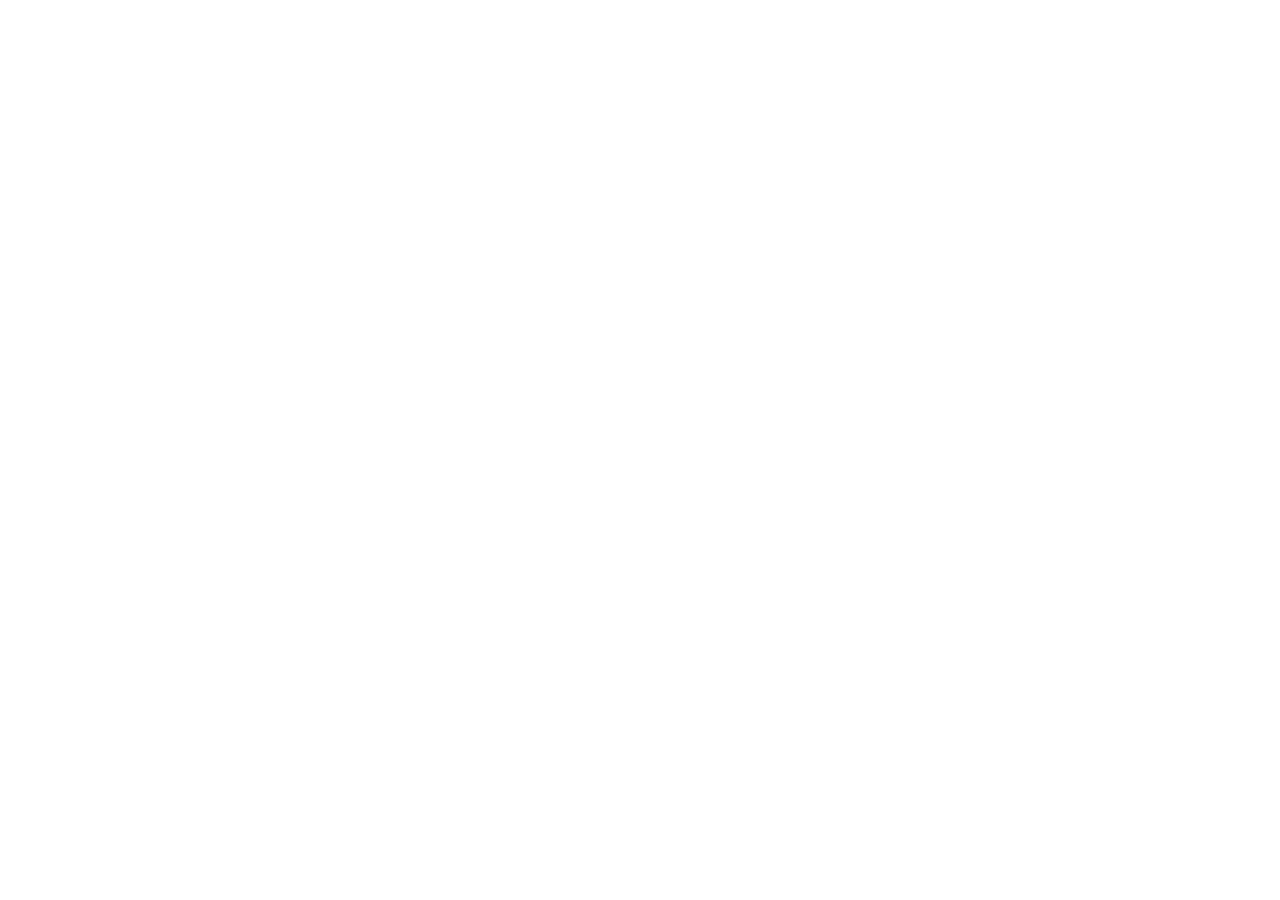
==== admin/index.html @ 2608d8e3 "Initialize project with Decap CMS structure" ====
<!DOCTYPE html>
<html>
<head>
  <meta charset="utf-8" />
  <meta name="viewport" content="width=device-width, initial-scale=1.0" />
  <title>Balatçık Veteriner - Yönetim Paneli</title>
</head>
<body>
  <!-- Include the script that builds the page and powers Decap CMS -->
  <script src="https://unpkg.com/decap-cms@^3.0.0/dist/decap-cms.js"></script>
</body>
</html>
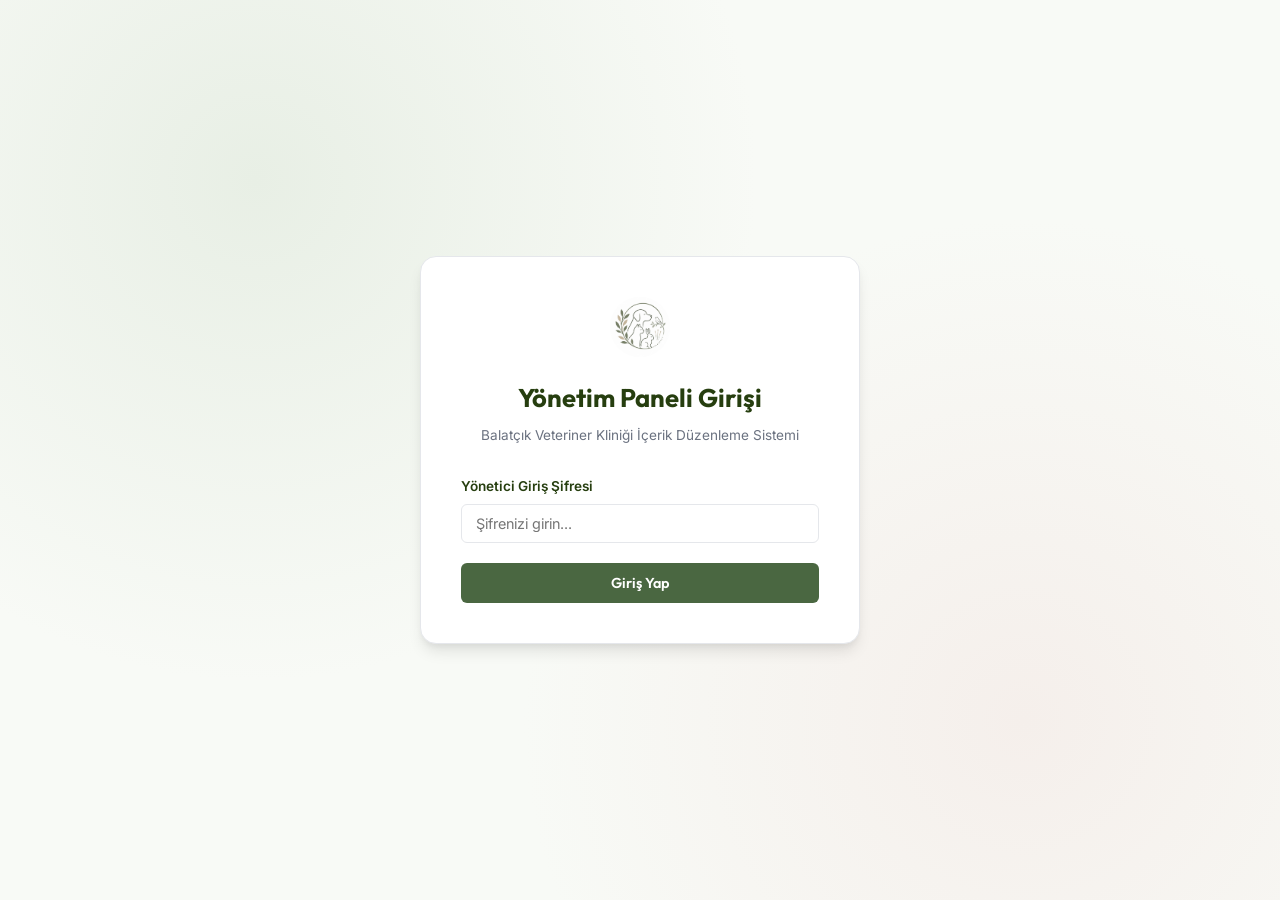
==== commit 4aa061a7: "Implement Custom Turkish Admin Dashboard and Serverless APIs" ====
--- a/admin/index.html
+++ b/admin/index.html
@@ -1,12 +1,179 @@
 <!DOCTYPE html>
-<html>
+<html lang="tr">
 <head>
   <meta charset="utf-8" />
   <meta name="viewport" content="width=device-width, initial-scale=1.0" />
   <title>Balatçık Veteriner - Yönetim Paneli</title>
+  <!-- Google Fonts (Outfit & Inter) -->
+  <link href="https://fonts.googleapis.com/css2?family=Inter:wght@300;400;500;600;700&family=Outfit:wght@400;500;600;700;800;900&display=swap" rel="stylesheet">
+  <!-- Core Tailwind-like variables but in custom admin.css -->
+  <link rel="stylesheet" href="admin.css" />
 </head>
 <body>
-  <!-- Include the script that builds the page and powers Decap CMS -->
-  <script src="https://unpkg.com/decap-cms@^3.0.0/dist/decap-cms.js"></script>
+
+  <!-- ═══════════════════════════════════════ -->
+  <!-- LOGIN SCREEN (Giriş Ekranı)             -->
+  <!-- ═══════════════════════════════════════ -->
+  <div id="loginScreen" class="login-container">
+    <div class="login-card">
+      <div class="login-header">
+        <img src="../logo.jpeg" alt="Balatçık Veteriner Logo" class="login-logo">
+        <h2>Yönetim Paneli Girişi</h2>
+        <p>Balatçık Veteriner Kliniği İçerik Düzenleme Sistemi</p>
+      </div>
+      <form id="loginForm" class="login-form">
+        <div class="form-group">
+          <label for="adminPassword">Yönetici Giriş Şifresi</label>
+          <input type="password" id="adminPassword" placeholder="Şifrenizi girin..." required>
+        </div>
+        <div id="loginError" class="alert error hidden">Hatalı şifre girdiniz!</div>
+        <button type="submit" class="btn btn-primary btn-block">Giriş Yap</button>
+      </form>
+    </div>
+  </div>
+
+  <!-- ═══════════════════════════════════════ -->
+  <!-- DASHBOARD WRAPPER (Ana Panel)          -->
+  <!-- ═══════════════════════════════════════ -->
+  <div id="dashboardWrapper" class="dashboard-container hidden">
+    <!-- Sidebar -->
+    <aside class="sidebar">
+      <div class="sidebar-header">
+        <img src="../logo.jpeg" alt="Logo" class="sidebar-logo">
+        <div class="sidebar-title">
+          <h3>Balatçık Vet</h3>
+          <span>Yönetici</span>
+        </div>
+      </div>
+      <nav class="sidebar-menu">
+        <a href="#about" class="menu-item active" data-target="about-section">
+          <span class="icon">🎯</span> Hakkımızda
+        </a>
+        <a href="#services" class="menu-item" data-target="services-section">
+          <span class="icon">🏥</span> Hizmetlerimiz
+        </a>
+        <a href="#team" class="menu-item" data-target="team-section">
+          <span class="icon">🧑‍⚕️</span> Ekibimiz
+        </a>
+        <a href="#gallery" class="menu-item" data-target="gallery-section">
+          <span class="icon">🖼️</span> Galeri Fotoğrafları
+        </a>
+        <a href="#faq" class="menu-item" data-target="faq-section">
+          <span class="icon">❓</span> Sık Sorulan Sorular
+        </a>
+      </nav>
+      <div class="sidebar-footer">
+        <button id="logoutBtn" class="btn btn-outline btn-block">Çıkış Yap</button>
+      </div>
+    </aside>
+
+    <!-- Main Content -->
+    <main class="main-content">
+      <!-- Topbar -->
+      <header class="topbar">
+        <div class="section-title-wrapper">
+          <h2 id="currentSectionTitle">Hakkımızda Metinleri</h2>
+          <p id="currentSectionDesc">Misyon ve vizyon açıklamalarını bu alandan güncelleyebilirsiniz.</p>
+        </div>
+        <div class="topbar-actions">
+          <button id="saveBtn" class="btn btn-primary">
+            <span class="save-icon">💾</span> Değişiklikleri Kaydet
+          </button>
+        </div>
+      </header>
+
+      <!-- Alerts / Status Banners -->
+      <div id="statusAlert" class="alert hidden"></div>
+
+      <!-- Main Scrollable Section Container -->
+      <div class="content-body">
+        
+        <!-- 1. HAKKIMIZDA SECTION -->
+        <section id="about-section" class="content-section">
+          <div class="card">
+            <div class="card-header">
+              <h3>Misyonumuz & Vizyonumuz</h3>
+            </div>
+            <div class="card-body">
+              <div class="form-group">
+                <label for="aboutMission">Misyonumuz</label>
+                <textarea id="aboutMission" rows="6" placeholder="Klinik misyonunu girin..."></textarea>
+              </div>
+              <div class="form-group">
+                <label for="aboutVision">Vizyonumuz</label>
+                <textarea id="aboutVision" rows="6" placeholder="Klinik vizyonunu girin..."></textarea>
+              </div>
+            </div>
+          </div>
+        </section>
+
+        <!-- 2. HİZMETLERİMİZ SECTION -->
+        <section id="services-section" class="content-section hidden">
+          <div class="section-actions-bar">
+            <button id="addServiceBtn" class="btn btn-outline">+ Yeni Hizmet Ekle</button>
+          </div>
+          <div id="servicesList" class="list-wrapper">
+            <!-- Dynamically populated -->
+          </div>
+        </section>
+
+        <!-- 3. EKİBİMİZ SECTION -->
+        <section id="team-section" class="content-section hidden">
+          <div class="section-actions-bar">
+            <button id="addTeamBtn" class="btn btn-outline">+ Yeni Ekip Üyesi Ekle</button>
+          </div>
+          <div id="teamList" class="list-wrapper">
+            <!-- Dynamically populated -->
+          </div>
+        </section>
+
+        <!-- 4. GALERİ FOTOĞRAFLARI SECTION -->
+        <section id="gallery-section" class="content-section hidden">
+          <div class="card">
+            <div class="card-header">
+              <h3>Yeni Fotoğraf Ekle</h3>
+            </div>
+            <div class="card-body">
+              <div class="upload-zone" id="uploadZone">
+                <input type="file" id="galleryFileInput" accept="image/*" class="hidden-file-input">
+                <div class="upload-prompt">
+                  <span class="upload-icon">📤</span>
+                  <p>Dosya seçmek için tıklayın veya resmi sürükleyip bırakın</p>
+                  <span>Maksimum 5MB (JPEG, PNG)</span>
+                </div>
+              </div>
+              <div id="uploadProgress" class="progress-bar-wrapper hidden">
+                <div class="progress-bar">Yükleniyor... Lütfen bekleyin.</div>
+              </div>
+            </div>
+          </div>
+
+          <div class="card mt-4">
+            <div class="card-header">
+              <h3>Mevcut Fotoğraflar (<span id="galleryCount">0</span>)</h3>
+            </div>
+            <div class="card-body">
+              <div id="galleryGrid" class="admin-gallery-grid">
+                <!-- Dynamically populated -->
+              </div>
+            </div>
+          </div>
+        </section>
+
+        <!-- 5. SSS SECTION -->
+        <section id="faq-section" class="content-section hidden">
+          <div class="section-actions-bar">
+            <button id="addFaqBtn" class="btn btn-outline">+ Yeni Soru Ekle</button>
+          </div>
+          <div id="faqList" class="list-wrapper">
+            <!-- Dynamically populated -->
+          </div>
+        </section>
+
+      </div>
+    </main>
+  </div>
+
+  <script src="admin.js"></script>
 </body>
 </html>
--- a/admin/admin.css
+++ b/admin/admin.css
@@ -0,0 +1,632 @@
+/* ═══════════════════════════════════════════════════════════
+   CUSTOM ADMIN STYLING - BALATÇIK VETERİNER KLİNİĞİ
+   ═══════════════════════════════════════════════════════════ */
+
+:root {
+  --primary-dark: #263E0F;
+  --primary: #4A6741;
+  --primary-light: #6B8F5B;
+  --secondary: #FFFFFF;
+  --bg-main: #F8FAF6;
+  --bg-alt: #FDFBF5;
+  --text-main: #1A1A1A;
+  --text-muted: #6B7280;
+  --accent-warm: #FFF2D5;
+  --accent-gold: #C5B99A;
+  
+  --border-color: #E5E7EB;
+  --danger-color: #EF4444;
+  --danger-hover: #DC2626;
+  --success-color: #10B981;
+  --success-bg: #D1FAE5;
+  --shadow-sm: 0 1px 3px rgba(0,0,0,0.1);
+  --shadow-md: 0 4px 6px -1px rgba(0,0,0,0.1), 0 2px 4px -1px rgba(0,0,0,0.06);
+  --shadow-lg: 0 10px 15px -3px rgba(0,0,0,0.1), 0 4px 6px -2px rgba(0,0,0,0.05);
+  --radius-sm: 6px;
+  --radius-md: 10px;
+  --radius-lg: 16px;
+  
+  --font-heading: 'Outfit', sans-serif;
+  --font-body: 'Inter', sans-serif;
+}
+
+* {
+  box-sizing: border-box;
+  margin: 0;
+  padding: 0;
+}
+
+body {
+  font-family: var(--font-body);
+  color: var(--text-main);
+  background-color: var(--bg-main);
+  line-height: 1.5;
+  min-height: 100vh;
+}
+
+h1, h2, h3, h4, h5, h6 {
+  font-family: var(--font-heading);
+  color: var(--primary-dark);
+}
+
+.hidden {
+  display: none !important;
+}
+
+.mt-4 {
+  margin-top: 1.5rem;
+}
+
+/* ═══════════════════════════════════════ */
+/* BUTTONS & CONTROLS                     */
+/* ═══════════════════════════════════════ */
+
+.btn {
+  display: inline-flex;
+  align-items: center;
+  justify-content: center;
+  gap: 8px;
+  font-family: var(--font-heading);
+  font-weight: 600;
+  font-size: 0.9rem;
+  padding: 10px 20px;
+  border-radius: var(--radius-sm);
+  border: 1px solid transparent;
+  cursor: pointer;
+  transition: all 0.2s ease;
+}
+
+.btn-primary {
+  background-color: var(--primary);
+  color: var(--secondary);
+}
+
+.btn-primary:hover {
+  background-color: var(--primary-light);
+  transform: translateY(-1px);
+  box-shadow: var(--shadow-md);
+}
+
+.btn-outline {
+  background-color: transparent;
+  border-color: var(--primary);
+  color: var(--primary);
+}
+
+.btn-outline:hover {
+  background-color: var(--primary);
+  color: var(--secondary);
+}
+
+.btn-danger {
+  background-color: var(--danger-color);
+  color: var(--secondary);
+}
+
+.btn-danger:hover {
+  background-color: var(--danger-hover);
+}
+
+.btn-block {
+  display: flex;
+  width: 100%;
+}
+
+/* ═══════════════════════════════════════ */
+/* ALERTS & NOTIFICATIONS                  */
+/* ═══════════════════════════════════════ */
+
+.alert {
+  padding: 12px 20px;
+  border-radius: var(--radius-sm);
+  margin-bottom: 20px;
+  font-size: 0.9rem;
+  font-weight: 500;
+}
+
+.alert.error {
+  background-color: #FEE2E2;
+  color: var(--danger-color);
+  border: 1px solid #FCA5A5;
+}
+
+.alert.success {
+  background-color: var(--success-bg);
+  color: #065F46;
+  border: 1px solid #6EE7B7;
+}
+
+.alert.info {
+  background-color: #DBEAFE;
+  color: #1E40AF;
+  border: 1px solid #93C5FD;
+}
+
+/* ═══════════════════════════════════════ */
+/* LOGIN PAGE                             */
+/* ═══════════════════════════════════════ */
+
+.login-container {
+  display: flex;
+  align-items: center;
+  justify-content: center;
+  min-height: 100vh;
+  padding: 20px;
+  background-color: var(--bg-main);
+  background-image: radial-gradient(circle at 20% 20%, #E8EFE5 0%, transparent 40%),
+                    radial-gradient(circle at 80% 80%, #F5EFEB 0%, transparent 40%);
+}
+
+.login-card {
+  background-color: var(--secondary);
+  border-radius: var(--radius-lg);
+  box-shadow: var(--shadow-lg);
+  padding: 40px;
+  width: 100%;
+  max-width: 440px;
+  border: 1px solid var(--border-color);
+}
+
+.login-header {
+  text-align: center;
+  margin-bottom: 30px;
+}
+
+.login-logo {
+  height: 60px;
+  margin-bottom: 16px;
+  border-radius: 50%;
+  object-fit: cover;
+}
+
+.login-header h2 {
+  font-size: 1.6rem;
+  margin-bottom: 8px;
+}
+
+.login-header p {
+  color: var(--text-muted);
+  font-size: 0.85rem;
+}
+
+.form-group {
+  margin-bottom: 20px;
+  display: flex;
+  flex-direction: column;
+  gap: 8px;
+}
+
+.form-group label {
+  font-size: 0.85rem;
+  font-weight: 600;
+  color: var(--primary-dark);
+}
+
+.form-group input,
+.form-group textarea,
+.form-group select {
+  width: 100%;
+  padding: 10px 14px;
+  font-family: var(--font-body);
+  font-size: 0.9rem;
+  border: 1px solid var(--border-color);
+  border-radius: var(--radius-sm);
+  background-color: var(--secondary);
+  color: var(--text-main);
+  outline: none;
+  transition: border-color 0.2s ease;
+}
+
+.form-group input:focus,
+.form-group textarea:focus,
+.form-group select:focus {
+  border-color: var(--primary);
+}
+
+/* ═══════════════════════════════════════ */
+/* DASHBOARD LAYOUT                       */
+/* ═══════════════════════════════════════ */
+
+.dashboard-container {
+  display: flex;
+  min-height: 100vh;
+}
+
+/* Sidebar */
+.sidebar {
+  width: 260px;
+  background-color: var(--primary-dark);
+  color: var(--secondary);
+  display: flex;
+  flex-direction: column;
+  flex-shrink: 0;
+}
+
+.sidebar-header {
+  padding: 24px;
+  display: flex;
+  align-items: center;
+  gap: 12px;
+  border-bottom: 1px solid rgba(255,255,255,0.08);
+}
+
+.sidebar-logo {
+  height: 40px;
+  width: 40px;
+  border-radius: 50%;
+  object-fit: cover;
+}
+
+.sidebar-title h3 {
+  color: var(--secondary);
+  font-size: 1.1rem;
+  line-height: 1.2;
+}
+
+.sidebar-title span {
+  font-size: 0.75rem;
+  color: var(--accent-gold);
+  text-transform: uppercase;
+  letter-spacing: 1px;
+}
+
+.sidebar-menu {
+  padding: 24px 16px;
+  display: flex;
+  flex-direction: column;
+  gap: 8px;
+  flex-grow: 1;
+}
+
+.menu-item {
+  display: flex;
+  align-items: center;
+  gap: 12px;
+  color: rgba(255,255,255,0.7);
+  text-decoration: none;
+  font-size: 0.9rem;
+  font-weight: 500;
+  padding: 12px 16px;
+  border-radius: var(--radius-sm);
+  transition: all 0.2s ease;
+}
+
+.menu-item:hover {
+  color: var(--secondary);
+  background-color: rgba(255,255,255,0.05);
+}
+
+.menu-item.active {
+  color: var(--secondary);
+  background-color: var(--primary);
+  font-weight: 600;
+}
+
+.menu-item .icon {
+  font-size: 1.1rem;
+}
+
+.sidebar-footer {
+  padding: 24px 16px;
+  border-top: 1px solid rgba(255,255,255,0.08);
+}
+
+#logoutBtn {
+  border-color: rgba(255,255,255,0.3);
+  color: var(--secondary);
+}
+
+#logoutBtn:hover {
+  background-color: rgba(255,255,255,0.1);
+}
+
+/* Main Content Area */
+.main-content {
+  flex-grow: 1;
+  display: flex;
+  flex-direction: column;
+  overflow-x: hidden;
+  height: 100vh;
+}
+
+/* Topbar */
+.topbar {
+  background-color: var(--secondary);
+  border-bottom: 1px solid var(--border-color);
+  padding: 16px 30px;
+  display: flex;
+  justify-content: space-between;
+  align-items: center;
+  flex-shrink: 0;
+}
+
+.section-title-wrapper h2 {
+  font-size: 1.4rem;
+  margin-bottom: 2px;
+}
+
+.section-title-wrapper p {
+  color: var(--text-muted);
+  font-size: 0.85rem;
+}
+
+/* Content Body */
+.content-body {
+  padding: 30px;
+  overflow-y: auto;
+  flex-grow: 1;
+  background-color: var(--bg-main);
+}
+
+.content-section {
+  max-width: 1000px;
+  margin: 0 auto;
+}
+
+/* Card layout */
+.card {
+  background-color: var(--secondary);
+  border-radius: var(--radius-md);
+  box-shadow: var(--shadow-sm);
+  border: 1px solid var(--border-color);
+  margin-bottom: 24px;
+}
+
+.card-header {
+  padding: 16px 24px;
+  border-bottom: 1px solid var(--border-color);
+  display: flex;
+  justify-content: space-between;
+  align-items: center;
+}
+
+.card-header h3 {
+  font-size: 1.1rem;
+  font-weight: 700;
+}
+
+.card-body {
+  padding: 24px;
+}
+
+/* ═══════════════════════════════════════ */
+/* LIST & ITEM CARD STYLES                */
+/* ═══════════════════════════════════════ */
+
+.section-actions-bar {
+  display: flex;
+  justify-content: flex-end;
+  margin-bottom: 20px;
+}
+
+.list-wrapper {
+  display: flex;
+  flex-direction: column;
+  gap: 16px;
+}
+
+.item-card {
+  background-color: var(--secondary);
+  border-radius: var(--radius-md);
+  box-shadow: var(--shadow-sm);
+  border: 1px solid var(--border-color);
+  padding: 20px;
+  position: relative;
+  transition: box-shadow 0.2s ease;
+}
+
+.item-card:hover {
+  box-shadow: var(--shadow-md);
+}
+
+.item-card-header {
+  display: flex;
+  justify-content: space-between;
+  align-items: center;
+  margin-bottom: 16px;
+  border-bottom: 1px solid #F3F4F6;
+  padding-bottom: 10px;
+}
+
+.item-card-index {
+  font-size: 0.8rem;
+  font-weight: 700;
+  text-transform: uppercase;
+  color: var(--text-muted);
+}
+
+.item-card-fields {
+  display: grid;
+  grid-template-columns: 1fr;
+  gap: 16px;
+}
+
+.fields-row-2 {
+  display: grid;
+  grid-template-columns: 1fr 1fr;
+  gap: 16px;
+}
+
+@media (max-width: 768px) {
+  .fields-row-2 {
+    grid-template-columns: 1fr;
+  }
+}
+
+/* Image preview field */
+.image-upload-wrapper {
+  display: flex;
+  align-items: center;
+  gap: 16px;
+}
+
+.image-preview-box {
+  width: 70px;
+  height: 70px;
+  border-radius: var(--radius-sm);
+  border: 1px solid var(--border-color);
+  background-color: #F3F4F6;
+  display: flex;
+  align-items: center;
+  justify-content: center;
+  overflow: hidden;
+  flex-shrink: 0;
+}
+
+.image-preview-box img {
+  width: 100%;
+  height: 100%;
+  object-fit: cover;
+}
+
+.image-preview-box span {
+  font-size: 1.5rem;
+}
+
+/* ═══════════════════════════════════════ */
+/* GALLERY UPLOADER & GRID                */
+/* ═══════════════════════════════════════ */
+
+.upload-zone {
+  border: 2px dashed var(--primary-light);
+  background-color: rgba(74, 103, 65, 0.02);
+  border-radius: var(--radius-md);
+  padding: 40px;
+  text-align: center;
+  cursor: pointer;
+  transition: all 0.2s ease;
+  position: relative;
+}
+
+.upload-zone:hover {
+  background-color: rgba(74, 103, 65, 0.05);
+  border-color: var(--primary);
+}
+
+.hidden-file-input {
+  position: absolute;
+  top: 0;
+  left: 0;
+  width: 100%;
+  height: 100%;
+  opacity: 0;
+  cursor: pointer;
+}
+
+.upload-prompt {
+  display: flex;
+  flex-direction: column;
+  align-items: center;
+  gap: 10px;
+}
+
+.upload-icon {
+  font-size: 2.5rem;
+}
+
+.upload-prompt p {
+  font-size: 1rem;
+  font-weight: 600;
+  color: var(--primary-dark);
+}
+
+.upload-prompt span {
+  font-size: 0.8rem;
+  color: var(--text-muted);
+}
+
+.progress-bar-wrapper {
+  margin-top: 20px;
+  background-color: #E5E7EB;
+  border-radius: var(--radius-sm);
+  height: 30px;
+  overflow: hidden;
+  display: flex;
+  align-items: center;
+  justify-content: center;
+}
+
+.progress-bar {
+  background-color: var(--primary);
+  color: var(--secondary);
+  font-weight: 600;
+  font-size: 0.85rem;
+  text-align: center;
+  padding: 4px 10px;
+  width: 100%;
+}
+
+.admin-gallery-grid {
+  display: grid;
+  grid-template-columns: repeat(auto-fill, minmax(160px, 1fr));
+  gap: 16px;
+}
+
+.gallery-card {
+  position: relative;
+  border-radius: var(--radius-sm);
+  border: 1px solid var(--border-color);
+  overflow: hidden;
+  aspect-ratio: 1;
+}
+
+.gallery-card img {
+  width: 100%;
+  height: 100%;
+  object-fit: cover;
+}
+
+.gallery-card-actions {
+  position: absolute;
+  top: 6px;
+  right: 6px;
+}
+
+.btn-icon-danger {
+  width: 32px;
+  height: 32px;
+  border-radius: 50%;
+  background-color: rgba(239, 68, 68, 0.9);
+  color: var(--secondary);
+  border: none;
+  cursor: pointer;
+  display: flex;
+  align-items: center;
+  justify-content: center;
+  font-size: 1.1rem;
+  transition: background-color 0.2s ease;
+}
+
+.btn-icon-danger:hover {
+  background-color: var(--danger-hover);
+}
+
+/* ═══════════════════════════════════════ */
+/* RESPONSIVE LAYOUT                      */
+/* ═══════════════════════════════════════ */
+
+@media (max-width: 900px) {
+  .dashboard-container {
+    flex-direction: column;
+  }
+  .sidebar {
+    width: 100%;
+    height: auto;
+  }
+  .sidebar-menu {
+    flex-direction: row;
+    overflow-x: auto;
+    padding: 12px;
+    gap: 12px;
+  }
+  .menu-item {
+    padding: 8px 16px;
+    white-space: nowrap;
+  }
+  .main-content {
+    height: auto;
+  }
+  .content-body {
+    padding: 16px;
+  }
+}
